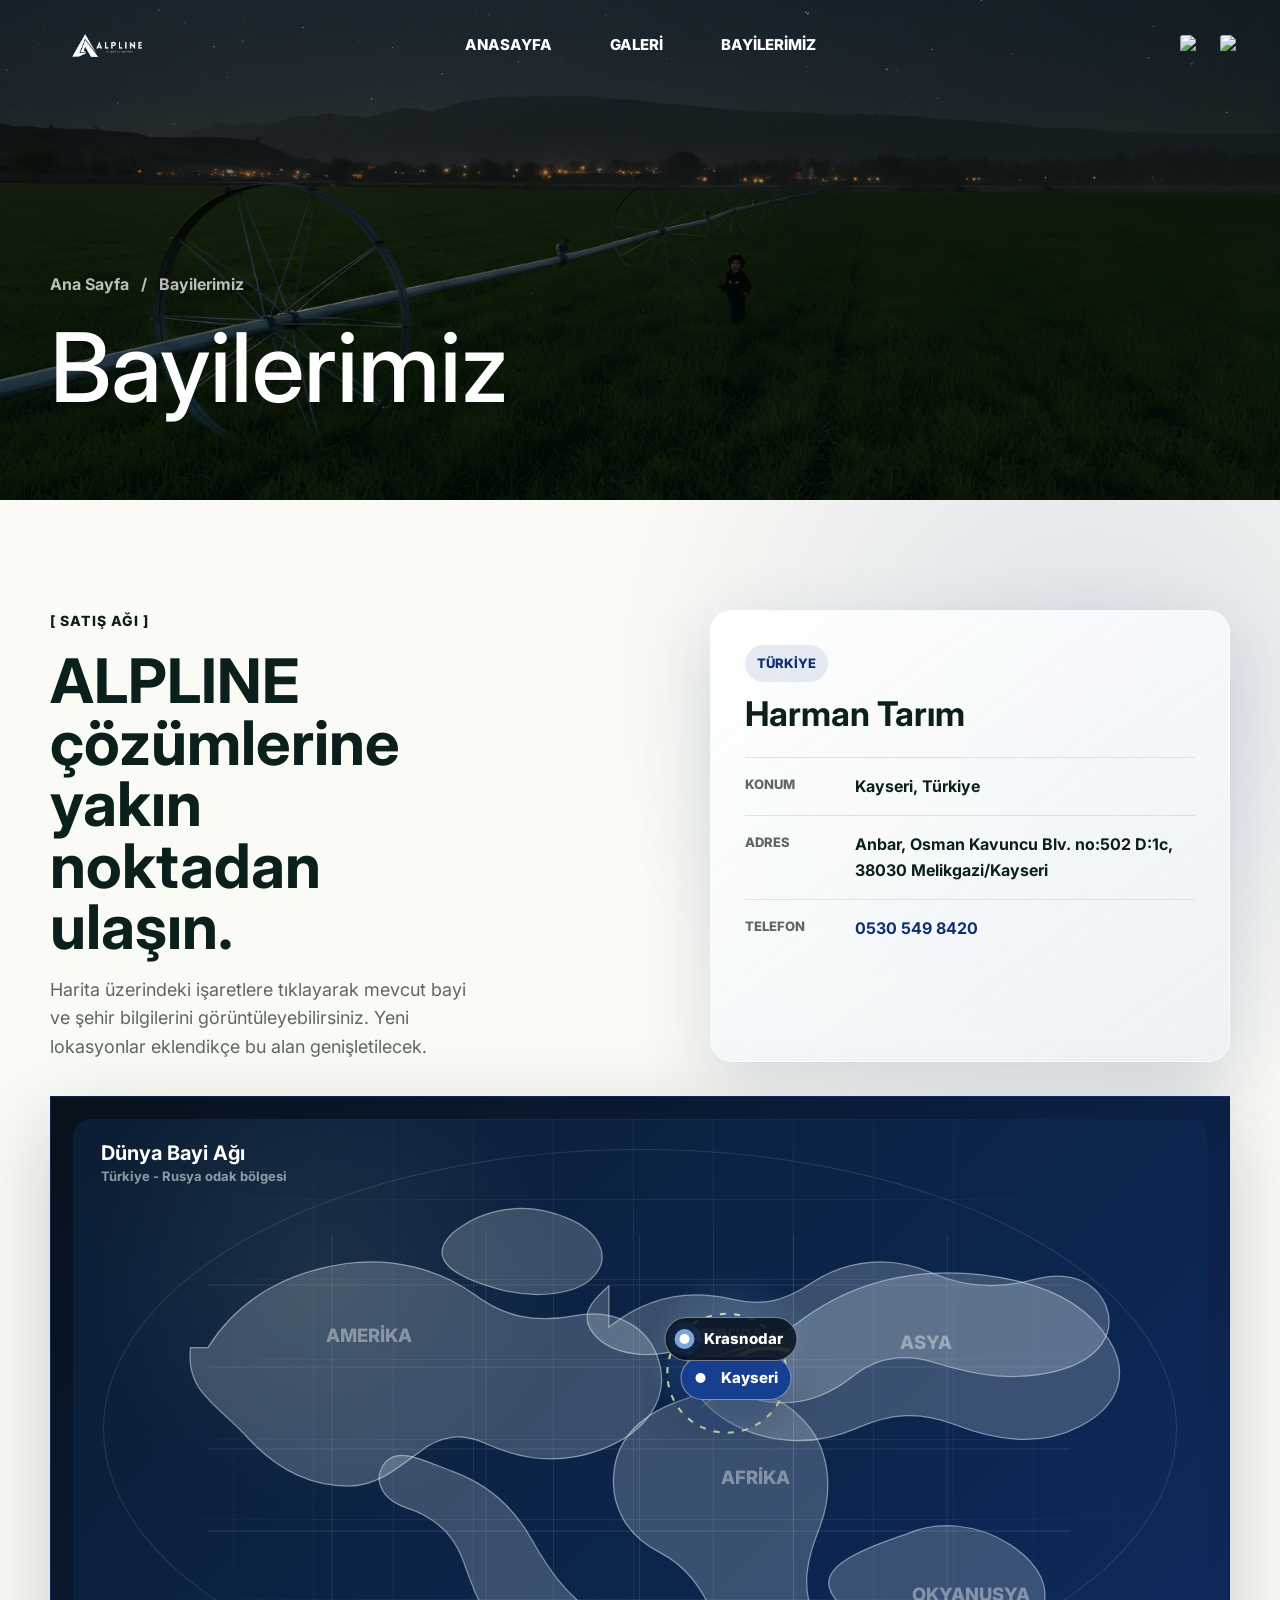
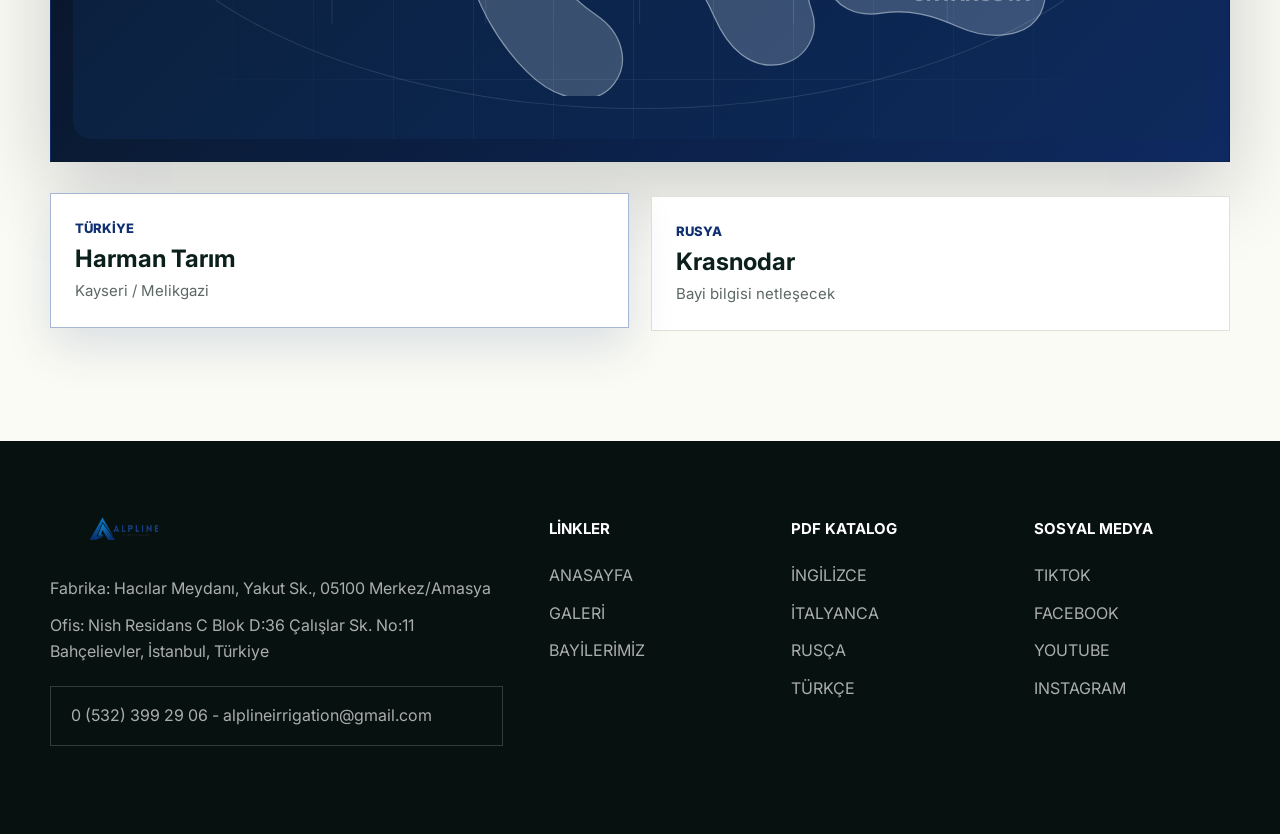
==== dealers.html @ e36c4e64 "Initial project upload" ====
<!doctype html>
<html lang="tr">
<head>
  <meta charset="utf-8">
  <meta name="viewport" content="width=device-width, initial-scale=1">
  <meta name="author" content="Alpline Irrigation Systems">
  <meta name="description" content="ALPLINE bayilerimiz ve satış noktaları.">
  <title>Bayilerimiz | Alpline Sulama Sistemleri</title>
  <link rel="icon" href="assets/img/favicon.png">
  <link rel="preconnect" href="https://fonts.googleapis.com">
  <link rel="preconnect" href="https://fonts.gstatic.com" crossorigin>
  <link href="https://fonts.googleapis.com/css2?family=Inter:wght@400;500;600;700;800&display=swap" rel="stylesheet">
  <link rel="stylesheet" href="assets/css/app.css?v=3">
</head>
<body>
  <div class="preloader" data-preloader>
    <span></span>
    <strong>Loading...</strong>
  </div>

  <header class="site-header" data-header>
    <div class="container header-inner">
      <a class="brand" href="index.html" aria-label="ALPLINE anasayfa">
        <img src="assets/logo/logo.png" alt="ALPLINE">
      </a>
      <nav class="site-nav" data-nav aria-label="Ana menü">
        <a href="index.html">ANASAYFA</a>
        <a href="gallery.html">GALERİ</a>
        <a href="dealers.html">BAYİLERİMİZ</a>
      </nav>
      <div class="header-actions">
        <a class="flag" href="#" aria-label="Türkçe">
          <img src="https://flagcdn.com/w40/tr.png" alt="Türkçe">
        </a>
        <a class="flag" href="#" aria-label="English">
          <img src="https://flagcdn.com/w40/gb.png" alt="English">
        </a>
        <button class="menu-toggle" type="button" data-menu-toggle aria-label="Menüyü aç">
          <span></span>
          <span></span>
          <span></span>
        </button>
      </div>
    </div>
  </header>

  <main>
    <section class="page-hero dealers-hero" style="background-image: url('assets/img/2.png')">
      <div class="container">
        <nav class="breadcrumb" aria-label="Sayfa yolu">
          <a href="index.html">Ana Sayfa</a>
          <span>Bayilerimiz</span>
        </nav>
        <h1>Bayilerimiz</h1>
      </div>
    </section>

    <section class="section dealers-section">
      <div class="container dealers-layout">
        <div class="dealers-copy">
          <p class="eyebrow">[ SATIŞ AĞI ]</p>
          <h2>ALPLINE çözümlerine yakın noktadan ulaşın.</h2>
          <p>Harita üzerindeki işaretlere tıklayarak mevcut bayi ve şehir bilgilerini görüntüleyebilirsiniz. Yeni lokasyonlar eklendikçe bu alan genişletilecek.</p>
        </div>

        <div class="dealer-panel" data-dealer-panel>
          <article class="dealer-detail is-default" id="dealer-kayseri">
            <span class="dealer-panel-kicker">Türkiye</span>
            <h3>Harman Tarım</h3>
            <dl>
              <div>
                <dt>Konum</dt>
                <dd>Kayseri, Türkiye</dd>
              </div>
              <div>
                <dt>Adres</dt>
                <dd>Anbar, Osman Kavuncu Blv. no:502 D:1c, 38030 Melikgazi/Kayseri</dd>
              </div>
              <div>
                <dt>Telefon</dt>
                <dd><a href="tel:+905305498420">0530 549 8420</a></dd>
              </div>
            </dl>
          </article>
          <article class="dealer-detail" id="dealer-krasnodar">
            <span class="dealer-panel-kicker">Rusya</span>
            <h3>Krasnodar</h3>
            <dl>
              <div>
                <dt>Konum</dt>
                <dd>Krasnodar, Rusya</dd>
              </div>
              <div>
                <dt>Durum</dt>
                <dd>Bayi bilgisi netleştiğinde bu alana eklenecek.</dd>
              </div>
              <div>
                <dt>Telefon</dt>
                <dd>Telefon bilgisi eklenecek</dd>
              </div>
            </dl>
          </article>
        </div>

        <div class="dealer-map-wrap">
          <div class="dealer-map" aria-label="ALPLINE bayi haritası">
            <div class="map-caption">
              <strong>Dünya Bayi Ağı</strong>
              <span>Türkiye - Rusya odak bölgesi</span>
            </div>
            <svg class="world-map" viewBox="0 0 1000 520" role="img" aria-labelledby="mapTitle mapDesc">
              <title id="mapTitle">Dünya haritası üzerinde bayi noktaları</title>
              <desc id="mapDesc">Kayseri ve Rusya Krasnodar konumları işaretlenmiştir.</desc>
              <g class="map-grid">
                <path d="M80 120H920M80 200H920M80 280H920M80 360H920M200 70V450M350 70V450M500 70V450M650 70V450M800 70V450"/>
              </g>
              <g class="map-land">
                <path class="north-america" d="M79 181c29-47 77-74 135-82 45-6 90 5 126 31 28 21 58 27 96 20 42-8 74 12 83 45 10 36-12 69-58 86-38 14-75 10-110-6-24-11-45-9-66 8-21 16-42 33-69 33-41 0-73-19-100-49-30-32-59-44-54-86Z"/>
                <path class="south-america" d="M318 302c33 12 58 33 76 65 17 30 34 55 64 75 25 17 33 46 17 67-18 23-55 18-85-12-32-32-48-67-62-108-9-26-28-43-56-52-24-8-33-28-20-44 13-16 39-1 66 9Z"/>
                <path class="europe-africa" d="M470 161c35-28 76-38 121-27 29 7 51 1 75-15 37-25 80-28 121-10 30 13 62 15 96 6 35-10 62 1 72 26 10 26-7 51-45 62-42 12-83 5-121-7-31-10-57-6-81 13-20 16-42 26-69 26-29 0-49-11-64-31-12-16-27-22-48-18-33 6-63-3-75-23-8-13-2-25 18-42Z"/>
                <path class="africa" d="M545 231c39-18 84-11 113 19 26 26 33 67 17 108-11 28-17 52-7 80 8 23-6 47-31 52-29 5-51-16-64-46-12-27-26-49-53-63-32-16-49-45-45-79 3-31 25-57 70-71Z"/>
                <path class="asia" d="M644 165c53-45 117-63 190-55 61 7 102 28 124 64 20 32 10 64-29 84-38 20-81 14-122-2-34-13-61-11-94 3-45 20-92 16-130-8-33-21-44-53-30-81 12-25 49 25 91-5Z"/>
                <path class="australia" d="M760 363c31-14 70-10 101 10 28 18 42 43 30 67-12 23-47 28-81 13-24-11-47-17-74-13-26 4-46-7-51-25-5-19 21-34 75-52Z"/>
                <path class="greenland" d="M318 69c31-25 72-31 112-14 27 11 42 34 28 53-16 23-62 26-99 15-35-10-70-27-41-54Z"/>
              </g>
              <g class="map-focus">
                <circle cx="585" cy="206" r="58"/>
                <path d="M575 207c18-22 43-30 72-23"/>
              </g>
              <g class="map-labels" aria-hidden="true">
                <text x="194" y="176">AMERİKA</text>
                <text x="548" y="176">AVRUPA</text>
                <text x="579" y="314">AFRİKA</text>
                <text x="754" y="182">ASYA</text>
                <text x="766" y="428">OKYANUSYA</text>
              </g>
            </svg>

            <a class="dealer-point dealer-point-kayseri is-active" href="#dealer-kayseri" style="--x: 58.5%; --y: 42.5%;" aria-label="Kayseri bayisini göster">
              <span></span>
              Kayseri
            </a>
            <a class="dealer-point dealer-point-ghost dealer-point-krasnodar" href="#dealer-krasnodar" style="--x: 58%; --y: 35.5%;" aria-label="Krasnodar şehir bilgisini göster">
              <span></span>
              Krasnodar
            </a>

            <div class="dealer-route route-kayseri" aria-hidden="true"></div>
            <div class="dealer-route route-krasnodar" aria-hidden="true"></div>
          </div>
        </div>

        <div class="dealer-list" aria-label="Bayi listesi">
          <a class="dealer-list-card is-active" href="#dealer-kayseri">
            <span>Türkiye</span>
            <strong>Harman Tarım</strong>
            <small>Kayseri / Melikgazi</small>
          </a>
          <a class="dealer-list-card" href="#dealer-krasnodar">
            <span>Rusya</span>
            <strong>Krasnodar</strong>
            <small>Bayi bilgisi netleşecek</small>
          </a>
        </div>
      </div>
    </section>
  </main>

  <footer class="site-footer">
    <div class="container footer-grid">
      <div class="footer-about">
        <img src="assets/logo/logo_2.png" alt="ALPLINE">
        <p>Fabrika: Hacılar Meydanı, Yakut Sk., 05100 Merkez/Amasya</p>
        <p>Ofis: Nish Residans C Blok D:36 Çalışlar Sk. No:11 Bahçelievler, İstanbul, Türkiye</p>
        <a class="contact-pill" href="mailto:alplineirrigation@gmail.com">0 (532) 399 29 06 - alplineirrigation@gmail.com</a>
      </div>
      <div>
        <h3>LİNKLER</h3>
        <a href="index.html">ANASAYFA</a>
        <a href="gallery.html">GALERİ</a>
        <a href="dealers.html">BAYİLERİMİZ</a>
      </div>
      <div>
        <h3>PDF KATALOG</h3>
        <a href="pdfs/english_alpline_machine.pdf" target="_blank" rel="noreferrer">İNGİLİZCE</a>
        <a href="#">İTALYANCA</a>
        <a href="pdfs/russian_alpline_machine.pdf" target="_blank" rel="noreferrer">RUSÇA</a>
        <a href="pdfs/alpline_makine.pdf" target="_blank" rel="noreferrer">TÜRKÇE</a>
      </div>
      <div>
        <h3>SOSYAL MEDYA</h3>
        <a href="https://www.tiktok.com/@alplinemachine" target="_blank" rel="noreferrer">TIKTOK</a>
        <a href="https://www.facebook.com/profile.php?id=61582132174091&locale=tr_TR" target="_blank" rel="noreferrer">FACEBOOK</a>
        <a href="https://www.youtube.com/@alplinemachine.systems" target="_blank" rel="noreferrer">YOUTUBE</a>
        <a href="https://www.instagram.com/alpline.irrigation/" target="_blank" rel="noreferrer">INSTAGRAM</a>
      </div>
    </div>
  </footer>

  <script src="assets/js/app.js?v=3"></script>
</body>
</html>
---- assets/css/app.css ----
:root {
  --ink: #0b1f1b;
  --muted: #5d6865;
  --paper: #fbfbf5;
  --line: #dde3da;
  --green: #173c32;
  --blue: #173f8f;
  --blue-deep: #102f72;
  --blue-soft: #dce8f0;
  --dark: #07110f;
  --accent: #d7e8aa;
  --white: #ffffff;
  --shadow: 0 24px 70px rgba(0, 0, 0, 0.18);
}

* {
  box-sizing: border-box;
}

html {
  scroll-behavior: smooth;
}

body {
  margin: 0;
  background: var(--paper);
  color: var(--ink);
  font-family: Inter, Arial, sans-serif;
  line-height: 1.6;
}

body.nav-open {
  overflow: hidden;
}

img,
iframe {
  max-width: 100%;
}

a {
  color: inherit;
  text-decoration: none;
}

.container {
  width: min(1180px, calc(100% - 40px));
  margin: 0 auto;
}

.site-header .container,
.hero .container {
  width: min(1568px, calc(100% - 64px));
}

.preloader {
  position: fixed;
  inset: 0;
  z-index: 1000;
  display: grid;
  place-items: center;
  gap: 24px;
  background: var(--blue-soft);
  color: var(--blue-deep);
  text-transform: uppercase;
  letter-spacing: 2px;
  transition: opacity 0.45s ease, visibility 0.45s ease;
}

.preloader span {
  width: 42px;
  height: 42px;
  border: 7px solid rgba(16, 47, 114, 0.2);
  border-top-color: var(--blue-deep);
  border-radius: 50%;
  animation: spin 0.9s linear infinite;
}

.preloader.is-hidden {
  opacity: 0;
  visibility: hidden;
  pointer-events: none;
}

@keyframes spin {
  to {
    transform: rotate(360deg);
  }
}

.site-header {
  position: fixed;
  inset: 0 0 auto;
  z-index: 100;
  padding: 34px 0;
  color: var(--white);
  transition: background 0.25s ease, padding 0.25s ease, box-shadow 0.25s ease;
}

.site-header.is-scrolled,
.site-header.nav-active {
  padding: 12px 0;
  background: rgba(7, 18, 31, 0.92);
  box-shadow: 0 16px 40px rgba(0, 0, 0, 0.18);
  backdrop-filter: blur(12px);
}

.header-inner,
.header-actions,
.site-nav {
  display: flex;
  align-items: center;
}

.header-inner {
  justify-content: space-between;
  gap: 28px;
}

.brand img {
  display: block;
  width: 150px;
  height: auto;
}

.site-nav {
  position: absolute;
  left: 50%;
  transform: translateX(-50%);
  gap: 58px;
  font-size: 15px;
  font-weight: 800;
  letter-spacing: 0;
}

.site-nav a {
  position: relative;
}

.site-nav a::after {
  position: absolute;
  left: 0;
  right: 0;
  bottom: -7px;
  height: 2px;
  background: currentColor;
  content: "";
  transform: scaleX(0);
  transform-origin: right;
  transition: transform 0.25s ease;
}

.site-nav a:hover::after {
  transform: scaleX(1);
  transform-origin: left;
}

.header-actions {
  gap: 12px;
}

.flag img {
  display: block;
  width: 28px;
  height: 20px;
  border-radius: 3px;
  object-fit: cover;
}

.menu-toggle {
  display: none;
  width: 38px;
  height: 34px;
  padding: 0;
  border: 0;
  background: transparent;
  color: inherit;
}

.menu-toggle span {
  display: block;
  width: 25px;
  height: 2px;
  margin: 6px auto;
  background: currentColor;
}

.hero {
  position: relative;
  min-height: max(110vh, 940px);
  overflow: hidden;
  background: var(--dark);
  color: var(--white);
}

.hero-slide,
.hero-overlay {
  position: absolute;
  inset: 0;
}

.hero-slide {
  background-position: center;
  background-size: cover;
  opacity: 0;
  transform: scale(1.04);
  transition: opacity 0.8s ease, transform 4s ease;
}

.hero-slide.is-active {
  opacity: 1;
  transform: scale(1);
}

.hero-overlay {
  background:
    radial-gradient(circle at 67% 43%, rgba(96, 142, 190, 0.18), transparent 22%),
    linear-gradient(90deg, rgba(4, 12, 12, 0.78), rgba(8, 18, 26, 0.38) 56%, rgba(7, 17, 28, 0.54)),
    linear-gradient(180deg, rgba(5, 13, 22, 0.1), rgba(4, 9, 12, 0.74));
}

.hero-content {
  position: relative;
  z-index: 1;
  min-height: max(110vh, 940px);
  display: grid;
  grid-template-columns: minmax(0, 940px) minmax(360px, 500px);
  grid-template-areas:
    "copy stat"
    "copy card";
  align-items: center;
  gap: 40px 72px;
  padding-top: 126px;
  padding-bottom: 92px;
}

.hero-copy h1,
.section-heading h2,
.split-heading h2,
.page-hero h1,
.gallery-banner h2,
.cta h2 {
  margin: 0;
  font-weight: 500;
  line-height: 0.98;
  letter-spacing: 0;
}

.hero-copy h1 {
  max-width: 980px;
  font-size: clamp(68px, 6.4vw, 132px);
}

.hero-copy strong,
.hero-copy span,
.section-heading span,
.split-heading span {
  display: block;
}

.hero-copy span {
  font-weight: 400;
  white-space: nowrap;
}

.hero-copy strong {
  font-weight: 800;
}

.hero-copy p {
  max-width: 780px;
  margin: 26px 0 0;
  color: rgba(255, 255, 255, 0.78);
  font-size: clamp(18px, 1.3vw, 23px);
  font-weight: 600;
}

.hero-buttons {
  display: flex;
  flex-wrap: wrap;
  align-items: center;
  gap: 18px;
  margin-top: 32px;
}

.button {
  display: inline-flex;
  min-height: 58px;
  align-items: center;
  justify-content: center;
  padding: 0 30px;
  border: 1px solid transparent;
  font-weight: 800;
}

.button-light {
  background: var(--white);
  color: var(--blue-deep);
}

.button-ghost {
  color: var(--white);
}

.hero-card {
  grid-area: card;
  position: relative;
  align-self: start;
  margin-top: 78px;
  max-width: 500px;
  min-height: 292px;
  padding: 34px 34px 32px;
  border: 1px solid rgba(255, 255, 255, 0.42);
  border-radius: 22px;
  background:
    linear-gradient(135deg, rgba(255, 255, 255, 0.22), rgba(255, 255, 255, 0.08)),
    rgba(44, 58, 62, 0.45);
  box-shadow: var(--shadow);
  backdrop-filter: blur(18px);
}

.hero-card h2 {
  margin: 40px 0 12px;
  font-size: 31px;
  line-height: 1.1;
}

.hero-card p {
  max-width: 420px;
  margin: 0;
  color: rgba(255, 255, 255, 0.78);
  font-size: 19px;
  font-weight: 600;
}

.hero-card a {
  position: absolute;
  top: 24px;
  right: 24px;
  display: grid;
  width: 56px;
  height: 56px;
  place-items: center;
  border-radius: 50%;
  background: var(--blue);
  color: var(--white);
  font-size: 24px;
  font-weight: 800;
}

.pin-icon {
  display: block;
  width: 22px;
  height: 30px;
  border: 2px solid currentColor;
  border-radius: 50% 50% 50% 0;
  transform: rotate(-45deg);
}

.hero-meta {
  position: absolute;
  left: 0;
  right: 0;
  bottom: 54px;
  display: flex;
  align-items: end;
  justify-content: space-between;
  pointer-events: none;
}

.hero-stat strong,
.hero-stat span {
  display: block;
}

.hero-stat {
  position: absolute;
  right: 0;
  bottom: 446px;
  width: 230px;
  min-height: 200px;
  padding: 30px 24px;
  border: 1px solid rgba(255, 255, 255, 0.34);
  border-radius: 22px;
  background: rgba(16, 28, 38, 0.24);
  backdrop-filter: blur(10px);
  pointer-events: auto;
}

.hero-stat strong {
  font-size: 32px;
  line-height: 1;
}

.hero-stat span {
  color: rgba(255, 255, 255, 0.75);
  font-size: 22px;
  font-weight: 700;
}

.hero-stat i {
  display: inline-block;
  width: 48px;
  height: 48px;
  margin-top: 26px;
  margin-right: -14px;
  border: 2px solid rgba(255, 255, 255, 0.86);
  border-radius: 50%;
}

.slide-count {
  position: absolute;
  left: 0;
  bottom: 0;
  display: grid;
  grid-template-columns: 1fr 1fr;
  width: 420px;
  align-items: end;
  gap: 0;
  font-weight: 800;
}

.slide-count i {
  grid-column: 1 / -1;
  grid-row: 2;
  display: block;
  height: 3px;
  margin-top: 24px;
  background: linear-gradient(90deg, var(--white) 50%, rgba(255, 255, 255, 0.42) 50%);
}

.hero-copy {
  grid-area: copy;
}

.section {
  padding: 110px 0;
}

.section-heading {
  display: flex;
  align-items: end;
  justify-content: space-between;
  gap: 28px;
  margin-bottom: 58px;
}

.section-heading h2,
.split-heading h2 {
  font-size: clamp(42px, 6vw, 82px);
}

.section-heading p,
.split-heading p,
.eyebrow {
  margin: 0;
  font-size: 14px;
  font-weight: 800;
  letter-spacing: 0.08em;
  text-transform: uppercase;
}

.feature-grid {
  display: grid;
  grid-template-columns: minmax(280px, 0.8fr) minmax(0, 1.6fr);
  gap: 56px;
  align-items: center;
}

.video-frame iframe {
  display: block;
  width: 100%;
  min-height: 600px;
  border: 0;
  border-radius: 20px;
  box-shadow: var(--shadow);
}

.feature-cards {
  display: grid;
  grid-template-columns: repeat(2, minmax(0, 1fr));
  gap: 42px;
}

.feature-card span {
  display: grid;
  width: 58px;
  height: 58px;
  place-items: center;
  margin-bottom: 24px;
  border: 1px solid var(--line);
  border-radius: 50%;
  color: var(--green);
  font-size: 26px;
}

.feature-card h3 {
  margin: 0 0 12px;
  font-size: 24px;
  line-height: 1.18;
}

.feature-card p {
  margin: 0;
  color: var(--muted);
  font-size: 18px;
}

.process-section {
  background: var(--dark);
  color: var(--white);
}

.split-heading {
  display: grid;
  grid-template-columns: minmax(0, 1fr) auto;
  gap: 40px;
  align-items: start;
  margin-bottom: 58px;
}

.process-grid {
  display: grid;
  grid-template-columns: repeat(4, minmax(0, 1fr));
  border: 1px solid rgba(255, 255, 255, 0.14);
}

.process-grid article {
  min-height: 290px;
  padding: 32px;
  border-right: 1px solid rgba(255, 255, 255, 0.14);
}

.process-grid article:last-child {
  border-right: 0;
}

.process-grid small {
  display: block;
  margin-bottom: 44px;
  color: var(--accent);
  font-weight: 800;
}

.process-grid h3 {
  margin: 0 0 12px;
  font-size: 23px;
  line-height: 1.18;
}

.process-grid p {
  margin: 0;
  color: rgba(255, 255, 255, 0.62);
}

.technology-section .eyebrow {
  margin-bottom: 36px;
}

.technology-grid {
  display: grid;
  grid-template-columns: 1.35fr 1fr 1fr 1fr;
  gap: 24px;
}

.technology-grid article {
  min-height: 430px;
  background-position: center;
  background-size: cover;
  filter: saturate(0.96);
  transition: flex 0.25s ease, transform 0.25s ease;
}

.technology-grid article:first-child {
  min-height: 500px;
}

.testimonial-section {
  background: #eef1ea;
}

.testimonial-inner {
  display: grid;
  grid-template-columns: 240px minmax(0, 1fr);
  gap: 50px;
}

blockquote {
  margin: 0;
}

blockquote p {
  margin: 0 0 24px;
  font-size: clamp(26px, 4vw, 48px);
  font-weight: 700;
  line-height: 1.12;
}

blockquote cite {
  color: var(--green);
  font-style: normal;
  font-weight: 800;
}

.section-heading.wide {
  align-items: start;
}

.catalog-grid {
  display: grid;
  grid-template-columns: repeat(4, minmax(0, 1fr));
  gap: 24px;
}

.catalog-card {
  display: block;
  border-bottom: 1px solid var(--line);
}

.catalog-card img {
  display: block;
  width: 100%;
  aspect-ratio: 0.78;
  object-fit: cover;
  margin-bottom: 22px;
}

.catalog-card strong {
  display: block;
  margin-bottom: 10px;
  font-size: 20px;
}

.catalog-card span {
  display: block;
  padding-bottom: 24px;
  color: var(--muted);
}

.cta {
  min-height: 420px;
  display: flex;
  align-items: center;
  background-position: center;
  background-size: cover;
  color: var(--white);
  isolation: isolate;
  position: relative;
}

.cta::before,
.page-hero::before,
.gallery-banner::before {
  position: absolute;
  inset: 0;
  background: rgba(3, 12, 10, 0.48);
  content: "";
  z-index: -1;
}

.cta h2 {
  max-width: 760px;
  font-size: clamp(48px, 7vw, 88px);
}

.site-footer {
  padding: 76px 0;
  background: var(--dark);
  color: var(--white);
}

.footer-grid {
  display: grid;
  grid-template-columns: minmax(260px, 1.5fr) repeat(3, minmax(150px, 0.65fr));
  gap: 46px;
}

.footer-about img {
  width: 148px;
  margin-bottom: 28px;
}

.site-footer h3 {
  margin: 0 0 22px;
  font-size: 15px;
}

.site-footer p,
.site-footer a {
  display: block;
  margin: 0 0 12px;
  color: rgba(255, 255, 255, 0.66);
}

.site-footer a:hover {
  color: var(--white);
}

.contact-pill {
  width: min(100%, 520px);
  margin-top: 22px !important;
  padding: 16px 20px;
  border: 1px solid rgba(255, 255, 255, 0.18);
}

.page-hero {
  position: relative;
  z-index: 1;
  min-height: 500px;
  display: flex;
  align-items: end;
  padding: 140px 0 86px;
  background-position: center;
  background-size: cover;
  color: var(--white);
}

.breadcrumb {
  display: flex;
  gap: 12px;
  margin-bottom: 22px;
  color: rgba(255, 255, 255, 0.72);
  font-weight: 700;
}

.breadcrumb a::after {
  content: "/";
  margin-left: 12px;
}

.page-hero h1 {
  font-size: clamp(54px, 8vw, 96px);
}

.dealers-hero {
  background-position: center 42%;
}

.dealers-section {
  background:
    radial-gradient(circle at 85% 12%, rgba(23, 63, 143, 0.13), transparent 28%),
    var(--paper);
}

.dealers-layout {
  display: grid;
  grid-template-columns: minmax(260px, 0.7fr) minmax(340px, 1.15fr);
  grid-template-areas:
    "copy panel"
    "map map"
    "list list";
  gap: 34px;
}

.dealers-copy {
  grid-area: copy;
  align-self: end;
}

.dealers-copy h2 {
  max-width: 580px;
  margin: 18px 0 18px;
  font-size: clamp(38px, 4.8vw, 68px);
  line-height: 1;
}

.dealers-copy p:last-child {
  max-width: 580px;
  margin: 0;
  color: var(--muted);
  font-size: 18px;
}

.dealer-panel {
  grid-area: panel;
  justify-self: end;
  width: min(100%, 520px);
  padding: 34px;
  border: 1px solid rgba(255, 255, 255, 0.5);
  border-radius: 22px;
  background:
    linear-gradient(145deg, rgba(255, 255, 255, 0.78), rgba(231, 238, 243, 0.68)),
    rgba(255, 255, 255, 0.72);
  box-shadow: 0 24px 70px rgba(16, 47, 114, 0.16);
}

.dealer-panel-kicker {
  display: inline-flex;
  margin-bottom: 14px;
  padding: 8px 12px;
  border-radius: 999px;
  background: rgba(23, 63, 143, 0.1);
  color: var(--blue-deep);
  font-size: 13px;
  font-weight: 800;
  text-transform: uppercase;
}

.dealer-panel h3 {
  margin: 0 0 24px;
  font-size: 34px;
  line-height: 1.08;
}

.dealer-panel dl {
  margin: 0;
}

.dealer-panel dl div {
  display: grid;
  grid-template-columns: 92px minmax(0, 1fr);
  gap: 18px;
  padding: 16px 0;
  border-top: 1px solid var(--line);
}

.dealer-panel dt {
  color: var(--muted);
  font-size: 13px;
  font-weight: 800;
  text-transform: uppercase;
}

.dealer-panel dd {
  margin: 0;
  color: var(--ink);
  font-weight: 700;
}

.dealer-panel a {
  color: var(--blue-deep);
}

.dealer-detail {
  display: none;
}

.dealer-detail.is-default,
.dealer-detail:target {
  display: block;
}

.dealer-panel:has(.dealer-detail:target) .dealer-detail.is-default:not(:target) {
  display: none;
}

.dealer-map-wrap {
  grid-area: map;
  padding: 22px;
  border: 1px solid rgba(23, 63, 143, 0.14);
  background:
    linear-gradient(135deg, rgba(7, 17, 28, 0.96), rgba(16, 47, 114, 0.82)),
    var(--dark);
  box-shadow: 0 28px 80px rgba(7, 17, 28, 0.2);
}

.dealer-map {
  position: relative;
  min-height: 620px;
  overflow: hidden;
  border-radius: 18px;
  background:
    radial-gradient(circle at 58% 38%, rgba(126, 165, 217, 0.28), transparent 11%),
    radial-gradient(circle at 22% 24%, rgba(215, 232, 170, 0.08), transparent 24%),
    linear-gradient(135deg, rgba(12, 31, 55, 0.92), rgba(13, 42, 92, 0.92));
}

.dealer-map::before {
  position: absolute;
  inset: 0;
  background-image:
    linear-gradient(rgba(220, 232, 240, 0.08) 1px, transparent 1px),
    linear-gradient(90deg, rgba(220, 232, 240, 0.08) 1px, transparent 1px);
  background-size: 80px 80px;
  content: "";
  mask-image: radial-gradient(circle at 50% 50%, #000 30%, transparent 84%);
}

.dealer-map::after {
  position: absolute;
  inset: 30px;
  border: 1px solid rgba(220, 232, 240, 0.13);
  border-radius: 50%;
  content: "";
  pointer-events: none;
}

.map-caption {
  position: absolute;
  left: 28px;
  top: 24px;
  z-index: 2;
  display: grid;
  gap: 3px;
  color: var(--white);
}

.map-caption strong {
  font-size: 20px;
  line-height: 1;
}

.map-caption span {
  color: rgba(255, 255, 255, 0.54);
  font-size: 13px;
  font-weight: 700;
}

.dealer-map svg {
  position: absolute;
  inset: 7% 4% 7%;
  width: 92%;
  height: 86%;
  pointer-events: none;
}

.map-grid path {
  fill: none;
  stroke: rgba(220, 232, 240, 0.11);
  stroke-width: 1;
}

.map-land path {
  fill: rgba(220, 232, 240, 0.22);
  stroke: rgba(220, 232, 240, 0.52);
  stroke-width: 1.2;
}

.map-focus circle {
  fill: rgba(23, 63, 143, 0.24);
  stroke: rgba(215, 232, 170, 0.9);
  stroke-dasharray: 6 8;
  stroke-width: 2;
}

.map-focus path {
  fill: none;
  stroke: rgba(215, 232, 170, 0.9);
  stroke-width: 4;
}

.map-labels text {
  fill: rgba(255, 255, 255, 0.38);
  font-size: 18px;
  font-weight: 800;
  letter-spacing: 0;
}

.dealer-point {
  position: absolute;
  left: var(--x);
  top: var(--y);
  z-index: 2;
  display: inline-flex;
  align-items: center;
  gap: 10px;
  padding: 9px 13px 9px 9px;
  border: 1px solid rgba(255, 255, 255, 0.44);
  border-radius: 999px;
  background: rgba(7, 17, 28, 0.72);
  color: var(--white);
  font: inherit;
  font-size: 15px;
  font-weight: 800;
  cursor: pointer;
  transform: translate(-50%, -50%);
  transition: background 0.2s ease, transform 0.2s ease, box-shadow 0.2s ease;
}

.dealer-point span {
  position: relative;
  width: 20px;
  height: 20px;
  border-radius: 50%;
  background: var(--blue);
  box-shadow: 0 0 0 7px rgba(23, 63, 143, 0.2);
}

.dealer-point span::after {
  position: absolute;
  inset: 5px;
  border-radius: inherit;
  background: var(--white);
  content: "";
}

.dealer-point.is-active,
.dealer-point:hover {
  background: var(--blue);
  transform: translate(-50%, -50%) translateY(-4px);
  box-shadow: 0 18px 40px rgba(0, 0, 0, 0.28);
}

.dealer-point-ghost span {
  background: #7ea5d9;
}

.dealer-point-kayseri {
  background: rgba(23, 63, 143, 0.94);
}

.dealer-point-krasnodar {
  background: rgba(7, 17, 28, 0.86);
}

.dealer-route {
  position: absolute;
  z-index: 1;
  height: 2px;
  background: linear-gradient(90deg, rgba(215, 232, 170, 0), rgba(215, 232, 170, 0.9));
  transform-origin: left center;
  pointer-events: none;
}

.dealer-route::after {
  position: absolute;
  right: -2px;
  top: -5px;
  width: 10px;
  height: 10px;
  border-top: 2px solid rgba(215, 232, 170, 0.9);
  border-right: 2px solid rgba(215, 232, 170, 0.9);
  content: "";
  transform: rotate(45deg);
}

.route-kayseri {
  left: 55%;
  top: 47%;
  width: 64px;
  transform: rotate(-39deg);
}

.route-krasnodar {
  left: 55%;
  top: 39%;
  width: 52px;
  transform: rotate(-17deg);
}

.dealer-list {
  grid-area: list;
  display: grid;
  grid-template-columns: repeat(2, minmax(0, 1fr));
  gap: 22px;
}

.dealer-list-card {
  display: grid;
  gap: 7px;
  padding: 24px;
  border: 1px solid var(--line);
  background: var(--white);
  color: var(--ink);
  text-align: left;
  cursor: pointer;
  transition: border 0.2s ease, box-shadow 0.2s ease, transform 0.2s ease;
}

.dealer-list-card span {
  color: var(--blue-deep);
  font-size: 13px;
  font-weight: 800;
  text-transform: uppercase;
}

.dealer-list-card strong {
  font-size: 24px;
  line-height: 1.1;
}

.dealer-list-card small {
  color: var(--muted);
  font-size: 15px;
}

.dealer-list-card.is-active,
.dealer-list-card:hover {
  border-color: rgba(23, 63, 143, 0.38);
  box-shadow: 0 18px 48px rgba(16, 47, 114, 0.14);
  transform: translateY(-3px);
}

.gallery-grid {
  display: grid;
  grid-template-columns: repeat(3, minmax(0, 1fr));
  gap: 24px;
}

.gallery-grid a {
  position: relative;
  display: block;
  overflow: hidden;
  background: #d7ddd4;
}

.gallery-grid a::after {
  position: absolute;
  inset: 0;
  display: grid;
  place-items: center;
  background: rgba(4, 15, 12, 0.48);
  color: var(--white);
  content: "Alpline Makine\A 2026";
  white-space: pre;
  text-align: center;
  font-weight: 800;
  opacity: 0;
  transition: opacity 0.2s ease;
}

.gallery-grid a:hover::after {
  opacity: 1;
}

.gallery-grid img {
  display: block;
  width: 100%;
  aspect-ratio: 1.15;
  object-fit: cover;
  transition: transform 0.35s ease;
}

.gallery-grid a:hover img {
  transform: scale(1.05);
}

.gallery-cta {
  padding-bottom: 110px;
}

.gallery-banner {
  position: relative;
  z-index: 1;
  min-height: 520px;
  display: flex;
  align-items: end;
  padding: 54px;
  background-position: center;
  background-size: cover;
  color: var(--white);
}

.gallery-banner h2 {
  font-size: clamp(46px, 7vw, 86px);
}

.lightbox {
  position: fixed;
  inset: 0;
  z-index: 1001;
  display: grid;
  place-items: center;
  padding: 30px;
  background: rgba(2, 8, 7, 0.9);
}

.lightbox[hidden] {
  display: none;
}

.lightbox img {
  max-height: 86vh;
  object-fit: contain;
  box-shadow: var(--shadow);
}

.lightbox button {
  position: fixed;
  top: 22px;
  right: 24px;
  width: 44px;
  height: 44px;
  border: 0;
  background: var(--white);
  color: var(--dark);
  font-size: 30px;
  line-height: 1;
  cursor: pointer;
}

@media (max-width: 980px) {
  .menu-toggle {
    display: block;
  }

  .site-nav {
    position: fixed;
    left: auto;
    transform: translateY(-12px);
    inset: 70px 20px auto;
    display: grid;
    gap: 0;
    padding: 18px;
    background: rgba(5, 18, 15, 0.97);
    box-shadow: var(--shadow);
    opacity: 0;
    pointer-events: none;
    transition: opacity 0.2s ease, transform 0.2s ease;
  }

  .site-nav.is-open {
    opacity: 1;
    pointer-events: auto;
    transform: translateY(0);
  }

  .site-nav a {
    padding: 16px 10px;
  }

  .hero-content,
  .feature-grid,
  .split-heading,
  .testimonial-inner {
    grid-template-columns: 1fr;
  }

  .hero-content {
    grid-template-areas:
      "copy"
      "stat"
      "card";
    gap: 28px;
    min-height: 100vh;
  }

  .hero-card {
    align-self: auto;
    max-width: 520px;
    margin-top: 0;
  }

  .hero-stat {
    position: static;
    width: min(100%, 360px);
    min-height: auto;
  }

  .feature-cards,
  .process-grid,
  .catalog-grid,
  .footer-grid,
  .dealers-layout {
    grid-template-columns: repeat(2, minmax(0, 1fr));
  }

  .dealers-layout {
    grid-template-areas:
      "copy copy"
      "panel panel"
      "map map"
      "list list";
  }

  .dealer-panel {
    justify-self: start;
  }

  .process-grid article {
    border-bottom: 1px solid rgba(255, 255, 255, 0.14);
  }

  .process-grid article:nth-child(2n) {
    border-right: 0;
  }

  .technology-grid,
  .gallery-grid {
    grid-template-columns: repeat(2, minmax(0, 1fr));
  }

  .technology-grid article,
  .technology-grid article:first-child {
    min-height: 330px;
  }
}

@media (max-width: 680px) {
  .container {
    width: min(100% - 28px, 1180px);
  }

  .site-header {
    padding: 14px 0;
  }

  .brand img {
    width: 118px;
  }

  .hero-content {
    padding-top: 118px;
    padding-bottom: 120px;
  }

  .hero {
    min-height: 100vh;
  }

  .hero-copy span {
    white-space: normal;
  }

  .site-header .container,
  .hero .container {
    width: min(100% - 28px, 1180px);
  }

  .hero-copy h1 {
    font-size: clamp(46px, 14vw, 70px);
  }

  .hero-buttons {
    align-items: flex-start;
    flex-direction: row;
  }

  .button {
    min-height: 52px;
    width: auto;
    padding: 0 22px;
  }

  .button-ghost {
    padding-left: 0;
  }

  .hero-meta {
    display: none;
  }

  .section {
    padding: 74px 0;
  }

  .section-heading,
  .section-heading.wide {
    display: block;
    margin-bottom: 38px;
  }

  .section-heading h2,
  .split-heading h2 {
    font-size: clamp(38px, 13vw, 58px);
  }

  .video-frame iframe {
    min-height: 420px;
  }

  .feature-cards,
  .process-grid,
  .technology-grid,
  .catalog-grid,
  .footer-grid,
  .gallery-grid,
  .dealer-list {
    grid-template-columns: 1fr;
  }

  .dealers-layout {
    display: block;
  }

  .dealer-panel,
  .dealer-map-wrap,
  .dealer-list {
    margin-top: 28px;
  }

  .dealer-panel {
    padding: 24px;
  }

  .dealer-panel dl div {
    grid-template-columns: 1fr;
    gap: 6px;
  }

  .dealer-map-wrap {
    padding: 14px;
  }

  .dealer-map {
    min-height: 430px;
  }

  .dealer-point {
    font-size: 12px;
  }

  .process-grid article {
    min-height: auto;
    border-right: 0;
  }

  .testimonial-inner {
    gap: 24px;
  }

  .cta,
  .gallery-banner {
    min-height: 360px;
  }

  .gallery-banner {
    padding: 28px;
  }
}
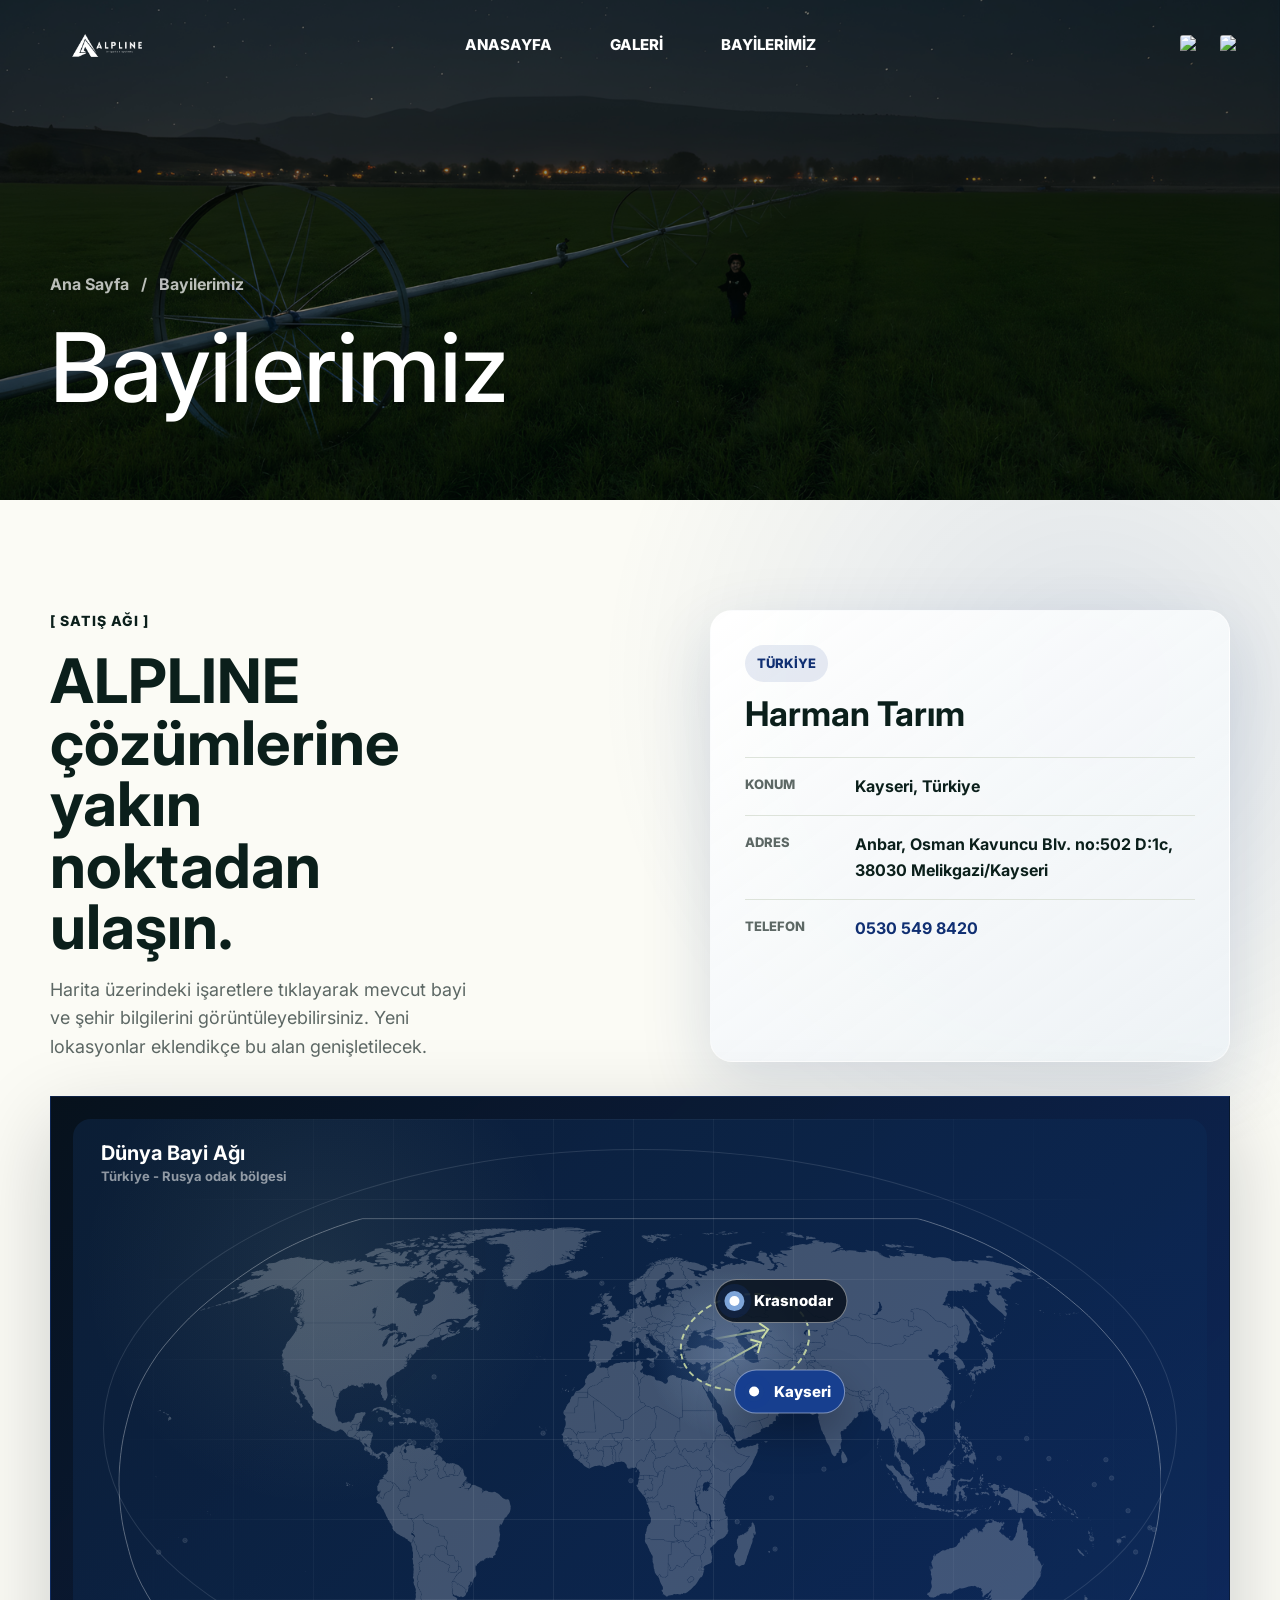
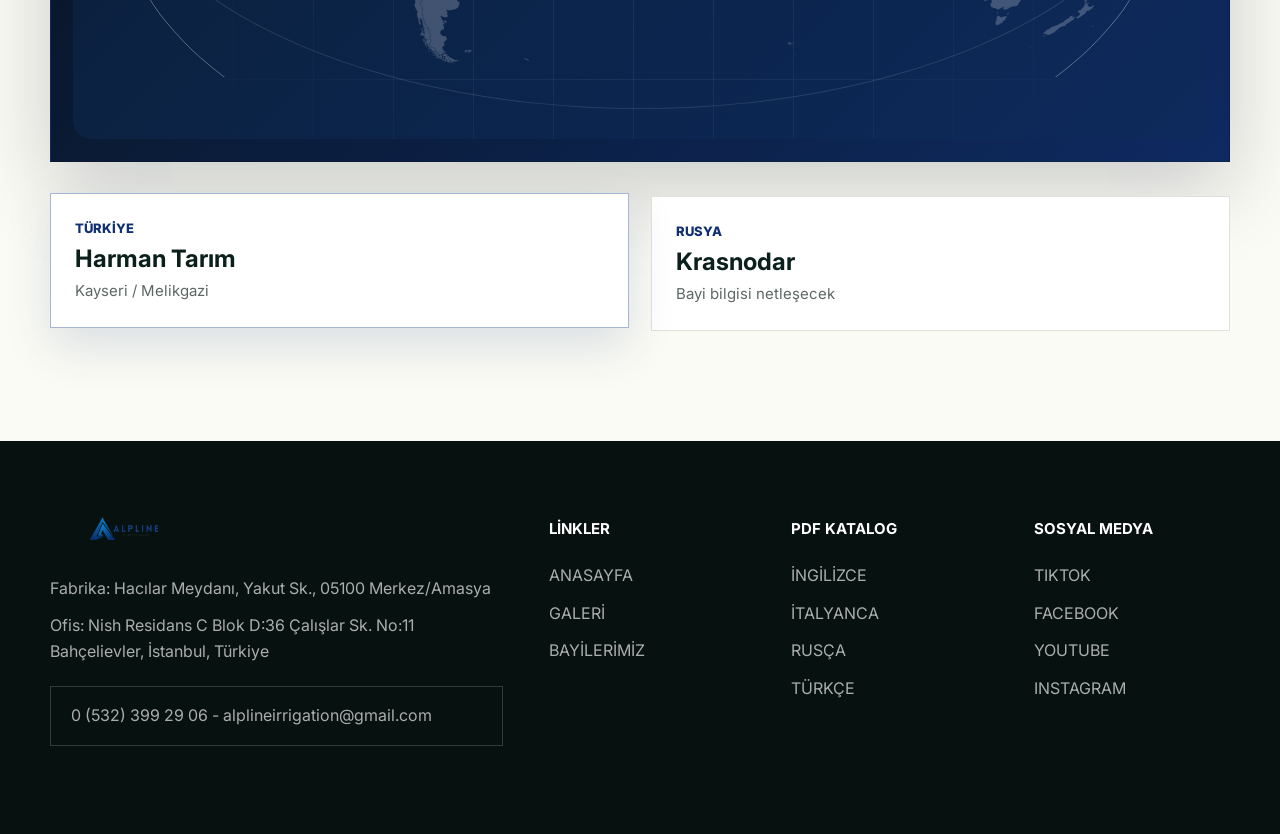
==== commit 8d621908: "Update dealer page map" ====
--- a/dealers.html
+++ b/dealers.html
@@ -108,39 +108,14 @@
               <strong>Dünya Bayi Ağı</strong>
               <span>Türkiye - Rusya odak bölgesi</span>
             </div>
-            <svg class="world-map" viewBox="0 0 1000 520" role="img" aria-labelledby="mapTitle mapDesc">
-              <title id="mapTitle">Dünya haritası üzerinde bayi noktaları</title>
-              <desc id="mapDesc">Kayseri ve Rusya Krasnodar konumları işaretlenmiştir.</desc>
-              <g class="map-grid">
-                <path d="M80 120H920M80 200H920M80 280H920M80 360H920M200 70V450M350 70V450M500 70V450M650 70V450M800 70V450"/>
-              </g>
-              <g class="map-land">
-                <path class="north-america" d="M79 181c29-47 77-74 135-82 45-6 90 5 126 31 28 21 58 27 96 20 42-8 74 12 83 45 10 36-12 69-58 86-38 14-75 10-110-6-24-11-45-9-66 8-21 16-42 33-69 33-41 0-73-19-100-49-30-32-59-44-54-86Z"/>
-                <path class="south-america" d="M318 302c33 12 58 33 76 65 17 30 34 55 64 75 25 17 33 46 17 67-18 23-55 18-85-12-32-32-48-67-62-108-9-26-28-43-56-52-24-8-33-28-20-44 13-16 39-1 66 9Z"/>
-                <path class="europe-africa" d="M470 161c35-28 76-38 121-27 29 7 51 1 75-15 37-25 80-28 121-10 30 13 62 15 96 6 35-10 62 1 72 26 10 26-7 51-45 62-42 12-83 5-121-7-31-10-57-6-81 13-20 16-42 26-69 26-29 0-49-11-64-31-12-16-27-22-48-18-33 6-63-3-75-23-8-13-2-25 18-42Z"/>
-                <path class="africa" d="M545 231c39-18 84-11 113 19 26 26 33 67 17 108-11 28-17 52-7 80 8 23-6 47-31 52-29 5-51-16-64-46-12-27-26-49-53-63-32-16-49-45-45-79 3-31 25-57 70-71Z"/>
-                <path class="asia" d="M644 165c53-45 117-63 190-55 61 7 102 28 124 64 20 32 10 64-29 84-38 20-81 14-122-2-34-13-61-11-94 3-45 20-92 16-130-8-33-21-44-53-30-81 12-25 49 25 91-5Z"/>
-                <path class="australia" d="M760 363c31-14 70-10 101 10 28 18 42 43 30 67-12 23-47 28-81 13-24-11-47-17-74-13-26 4-46-7-51-25-5-19 21-34 75-52Z"/>
-                <path class="greenland" d="M318 69c31-25 72-31 112-14 27 11 42 34 28 53-16 23-62 26-99 15-35-10-70-27-41-54Z"/>
-              </g>
-              <g class="map-focus">
-                <circle cx="585" cy="206" r="58"/>
-                <path d="M575 207c18-22 43-30 72-23"/>
-              </g>
-              <g class="map-labels" aria-hidden="true">
-                <text x="194" y="176">AMERİKA</text>
-                <text x="548" y="176">AVRUPA</text>
-                <text x="579" y="314">AFRİKA</text>
-                <text x="754" y="182">ASYA</text>
-                <text x="766" y="428">OKYANUSYA</text>
-              </g>
-            </svg>
+            <img class="world-map-image" src="assets/img/maps/world-map.svg" alt="Dünya haritası">
+            <div class="map-focus-ring" aria-hidden="true"></div>
 
-            <a class="dealer-point dealer-point-kayseri is-active" href="#dealer-kayseri" style="--x: 58.5%; --y: 42.5%;" aria-label="Kayseri bayisini göster">
+            <a class="dealer-point dealer-point-kayseri is-active" href="#dealer-kayseri" style="--x: 59.1%; --y: 38.7%; --tx: -8%; --ty: 24%;" aria-label="Kayseri bayisini göster">
               <span></span>
               Kayseri
             </a>
-            <a class="dealer-point dealer-point-ghost dealer-point-krasnodar" href="#dealer-krasnodar" style="--x: 58%; --y: 35.5%;" aria-label="Krasnodar şehir bilgisini göster">
+            <a class="dealer-point dealer-point-ghost dealer-point-krasnodar" href="#dealer-krasnodar" style="--x: 59.6%; --y: 34.2%; --tx: -26%; --ty: -118%;" aria-label="Krasnodar şehir bilgisini göster">
               <span></span>
               Krasnodar
             </a>
--- a/assets/css/app.css
+++ b/assets/css/app.css
@@ -906,44 +906,30 @@
   font-weight: 700;
 }
 
-.dealer-map svg {
-  position: absolute;
-  inset: 7% 4% 7%;
-  width: 92%;
-  height: 86%;
+.world-map-image {
+  position: absolute;
+  left: 50%;
+  top: 53%;
+  width: min(92%, 1120px);
+  height: auto;
+  opacity: 0.72;
+  filter: invert(1) brightness(1.2) saturate(0.1);
+  mix-blend-mode: screen;
   pointer-events: none;
-}
-
-.map-grid path {
-  fill: none;
-  stroke: rgba(220, 232, 240, 0.11);
-  stroke-width: 1;
-}
-
-.map-land path {
-  fill: rgba(220, 232, 240, 0.22);
-  stroke: rgba(220, 232, 240, 0.52);
-  stroke-width: 1.2;
-}
-
-.map-focus circle {
-  fill: rgba(23, 63, 143, 0.24);
-  stroke: rgba(215, 232, 170, 0.9);
-  stroke-dasharray: 6 8;
-  stroke-width: 2;
-}
-
-.map-focus path {
-  fill: none;
-  stroke: rgba(215, 232, 170, 0.9);
-  stroke-width: 4;
-}
-
-.map-labels text {
-  fill: rgba(255, 255, 255, 0.38);
-  font-size: 18px;
-  font-weight: 800;
-  letter-spacing: 0;
+  transform: translate(-50%, -50%);
+}
+
+.map-focus-ring {
+  position: absolute;
+  left: 59.3%;
+  top: 36%;
+  z-index: 1;
+  width: 132px;
+  height: 96px;
+  border: 2px dashed rgba(215, 232, 170, 0.82);
+  border-radius: 50%;
+  pointer-events: none;
+  transform: translate(-50%, -50%) rotate(-13deg);
 }
 
 .dealer-point {
@@ -963,7 +949,7 @@
   font-size: 15px;
   font-weight: 800;
   cursor: pointer;
-  transform: translate(-50%, -50%);
+  transform: translate(var(--tx, -50%), var(--ty, -50%));
   transition: background 0.2s ease, transform 0.2s ease, box-shadow 0.2s ease;
 }
 
@@ -987,7 +973,6 @@
 .dealer-point.is-active,
 .dealer-point:hover {
   background: var(--blue);
-  transform: translate(-50%, -50%) translateY(-4px);
   box-shadow: 0 18px 40px rgba(0, 0, 0, 0.28);
 }
 
@@ -1025,17 +1010,17 @@
 }
 
 .route-kayseri {
-  left: 55%;
-  top: 47%;
-  width: 64px;
-  transform: rotate(-39deg);
+  left: 55.6%;
+  top: 41%;
+  width: 62px;
+  transform: rotate(-29deg);
 }
 
 .route-krasnodar {
-  left: 55%;
-  top: 39%;
-  width: 52px;
-  transform: rotate(-17deg);
+  left: 56%;
+  top: 35.5%;
+  width: 58px;
+  transform: rotate(-10deg);
 }
 
 .dealer-list {
